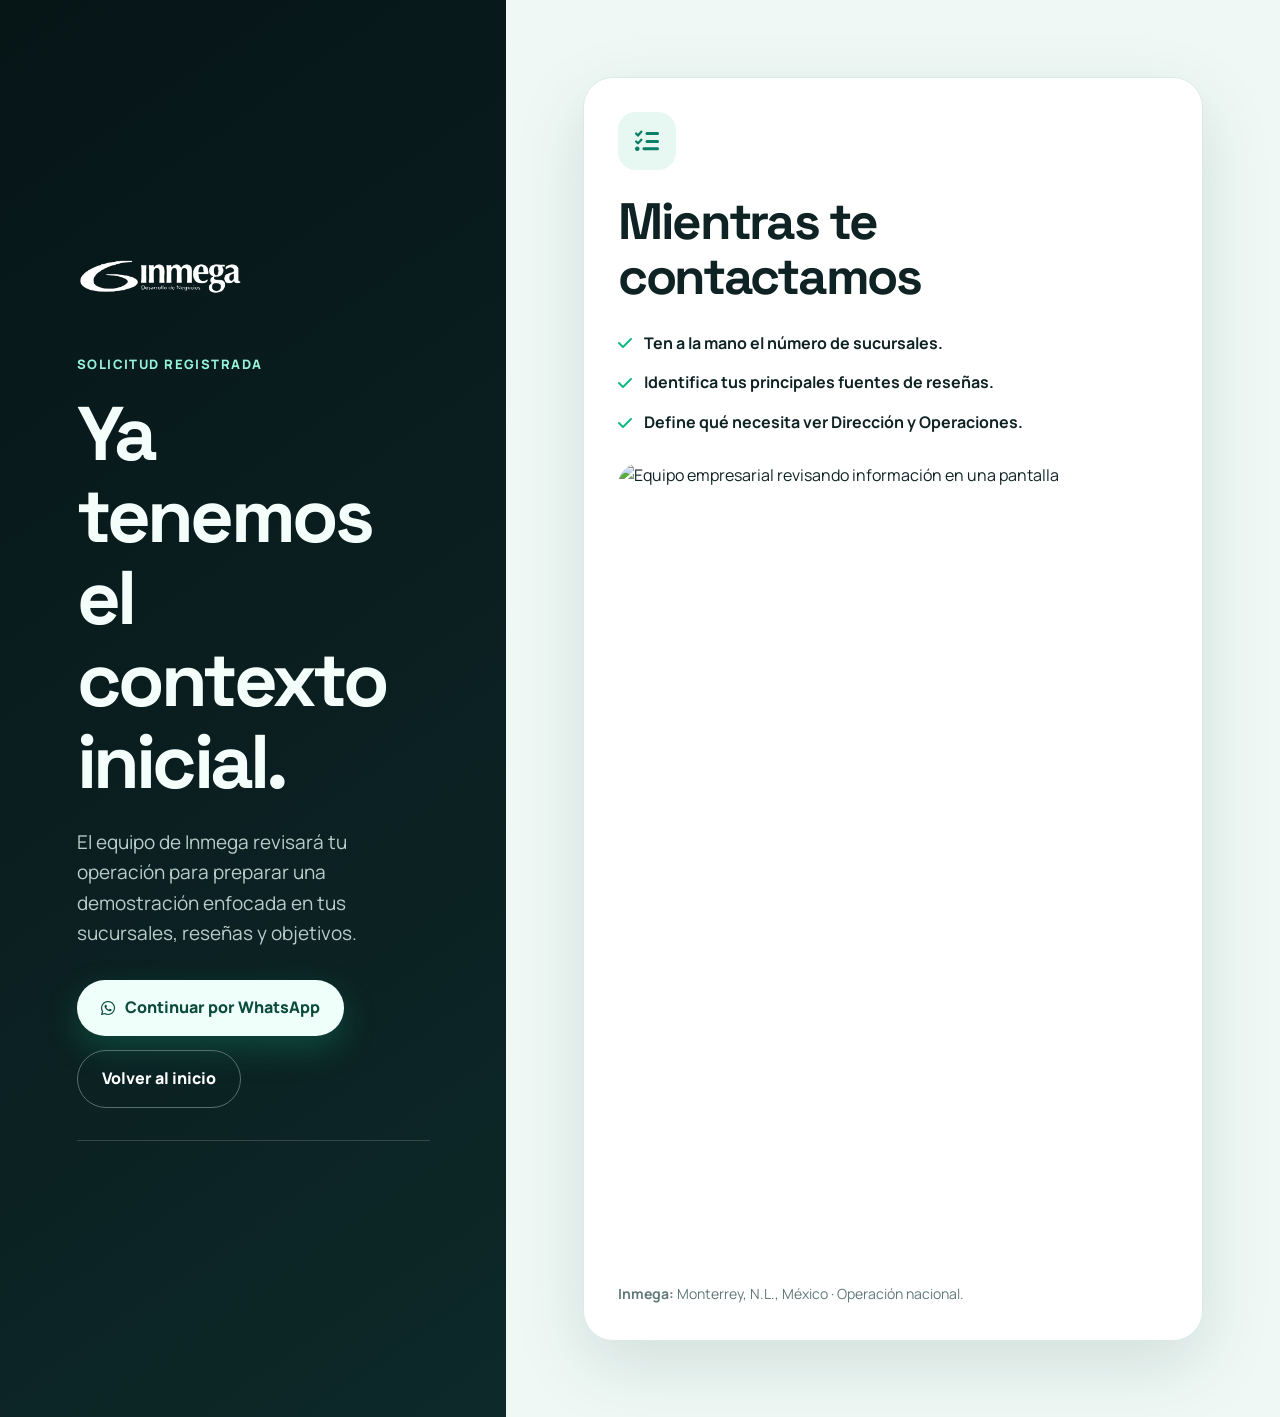
==== gracias.html @ 0b74ef84 "landing-inmega-by-miztli" ====
<!doctype html>
<html lang="es">
<head>
  <meta charset="utf-8">
  <meta name="viewport" content="width=device-width, initial-scale=1">
  <title>Solicitud recibida | Inmega</title>
  <meta name="description" content="Inmega recibió tu solicitud de demostración de PainIndex.">
  <link rel="icon" href="assets/logos/favicon.png">
  <link rel="preconnect" href="https://fonts.googleapis.com">
  <link href="https://fonts.googleapis.com/css2?family=Manrope:wght@400;600;700;800&family=Space+Grotesk:wght@600;700&display=swap" rel="stylesheet">
  <link rel="stylesheet" href="https://cdnjs.cloudflare.com/ajax/libs/font-awesome/6.7.2/css/all.min.css">
  <link rel="stylesheet" href="styles.css">
</head>
<body>
  <main class="thanks-page">
    <section class="dark-section thanks-left">
      <canvas class="particles" aria-hidden="true"></canvas>
      <div class="thanks-content">
        <img src="assets/logos/inmega-logo.png" alt="Inmega" width="183" height="58">
        <span class="eyebrow eyebrow-dark">Solicitud registrada</span>
        <h1>Ya tenemos el contexto inicial.</h1>
        <p>El equipo de Inmega revisará tu operación para preparar una demostración enfocada en tus sucursales, reseñas y objetivos.</p>
        <div class="thanks-actions">
          <a class="button button-light" id="whatsappThanks" target="_blank" rel="noopener"><i class="fa-brands fa-whatsapp" aria-hidden="true"></i> Continuar por WhatsApp</a>
          <a class="button button-ghost thanks-ghost" href="index.html">Volver al inicio</a>
        </div>
        <div class="lead-summary" id="leadSummary" aria-live="polite"></div>
      </div>
    </section>
    <section class="thanks-right">
      <div class="thanks-card floating-card">
        <span class="icon-box"><i class="fa-solid fa-list-check" aria-hidden="true"></i></span>
        <h2>Mientras te contactamos</h2>
        <ul class="check-list">
          <li><i class="fa-solid fa-check" aria-hidden="true"></i> Ten a la mano el número de sucursales.</li>
          <li><i class="fa-solid fa-check" aria-hidden="true"></i> Identifica tus principales fuentes de reseñas.</li>
          <li><i class="fa-solid fa-check" aria-hidden="true"></i> Define qué necesita ver Dirección y Operaciones.</li>
        </ul>
        <img src="https://images.pexels.com/photos/3184291/pexels-photo-3184291.jpeg?auto=compress&cs=tinysrgb&w=1200" alt="Equipo empresarial revisando información en una pantalla" loading="lazy" width="1200" height="800">
        <p><strong>Inmega:</strong> Monterrey, N.L., México · Operación nacional.</p>
      </div>
    </section>
  </main>
  <script>
    (() => {
      let lead = {};
      try { lead = JSON.parse(sessionStorage.getItem('inmegaLead') || '{}'); } catch(e) {}
      const summary = document.getElementById('leadSummary');
      if (lead.nombre) {
        summary.innerHTML = `<strong>${lead.nombre}</strong><span>Sucursales: ${lead.sucursales || ''}</span><span>Reseñas por sucursal: ${lead.reviews || ''}</span><span>Objetivo: ${lead.objetivo || ''}</span>`;
      }
      const msg = `Hola, acabo de solicitar una demostración de PainIndex.%0A%0ANombre: ${encodeURIComponent(lead.nombre || '')}%0ASucursales: ${encodeURIComponent(lead.sucursales || '')}%0AReseñas por sucursal: ${encodeURIComponent(lead.reviews || '')}%0AObjetivo: ${encodeURIComponent(lead.objetivo || '')}`;
      document.getElementById('whatsappThanks').href = `https://wa.me/525569789772?text=${msg}`;
    })();
  </script>
</body>
</html>
---- styles.css ----
:root{
  --mint:#8fd3c2;--green:#12b886;--green-dark:#08785e;--ink:#102324;--ink-2:#173638;
  --night:#061516;--night-2:#0d282a;--paper:#f6fbf9;--white:#fff;--muted:#617878;
  --line:#dceae6;--danger:#c64b55;--shadow:0 24px 70px rgba(12,58,53,.13);
  --radius:26px;--font-body:"Manrope",sans-serif;--font-display:"Space Grotesk",sans-serif;
}
*{box-sizing:border-box}
html{scroll-behavior:smooth}
body{margin:0;font-family:var(--font-body);color:var(--ink);background:var(--paper);line-height:1.6;overflow-x:hidden}
body.menu-open{overflow:hidden}
img{display:block;max-width:100%}
a{color:inherit;text-decoration:none}
button,input,select,textarea{font:inherit}
button,a{ -webkit-tap-highlight-color:transparent}
:focus-visible{outline:3px solid var(--green);outline-offset:4px}
.skip-link{position:fixed;left:16px;top:-80px;background:#fff;color:#111;padding:12px 18px;border-radius:12px;z-index:9999}
.skip-link:focus{top:16px}
.container{width:min(1180px,calc(100% - 36px));margin-inline:auto;position:relative;z-index:2}
.light-section{background:var(--paper);color:var(--ink)}
.dark-section{background:linear-gradient(145deg,var(--night),#0b2022 58%,#0d2929);color:#f4fffb;position:relative;overflow:hidden}
.dark-section::before{content:"";position:absolute;inset:auto -20% -45% 45%;height:560px;background:radial-gradient(circle,rgba(18,184,134,.18),transparent 68%);pointer-events:none}
.particles{position:absolute;inset:0;width:100%;height:100%;opacity:.9;pointer-events:none;z-index:0}
.site-header{position:fixed;inset:0 0 auto;z-index:100;background:rgba(246,251,249,.78);backdrop-filter:blur(15px);border-bottom:1px solid transparent;transition:.3s ease}
.site-header.scrolled{background:rgba(246,251,249,.94);box-shadow:0 12px 35px rgba(10,47,43,.09);border-color:rgba(24,104,85,.12)}
.nav-wrap{min-height:84px;display:flex;align-items:center;justify-content:space-between;gap:22px}
.brand img{height:46px;width:auto;flex-shrink:0}
.desktop-nav{display:flex;gap:30px;align-items:center}
.desktop-nav a{font-weight:700;font-size:14px;color:#274344}
.desktop-nav a:hover{color:var(--green-dark)}
.nav-actions{display:flex;align-items:center;gap:12px}
.theme-toggle,.menu-toggle{width:46px;height:46px;border:1px solid var(--line);background:#fff;border-radius:50%;display:grid;place-items:center;color:var(--ink);cursor:pointer}
.menu-toggle{display:none;gap:4px}
.menu-toggle span{display:block;width:20px;height:2px;background:currentColor;transition:.25s}
.mobile-menu{display:none}
.button{display:inline-flex;align-items:center;justify-content:center;gap:10px;border:0;border-radius:999px;background:linear-gradient(135deg,var(--green),#0b8f70);color:white;font-weight:800;padding:15px 24px;box-shadow:0 13px 32px rgba(18,184,134,.25);transition:transform .25s,box-shadow .25s,filter .25s;cursor:pointer}
.button:hover{transform:translateY(-3px);box-shadow:0 18px 35px rgba(18,184,134,.34);filter:saturate(1.1)}
.button-small{padding:11px 19px;font-size:14px}
.button-ghost{background:transparent;color:var(--ink);border:1px solid #b9d3cd;box-shadow:none}
.button-light{background:#effff9;color:#0c4b3c}
.eyebrow{display:inline-flex;align-items:center;gap:9px;font-size:13px;text-transform:uppercase;letter-spacing:.11em;font-weight:800;color:var(--green-dark);margin-bottom:18px}
.eyebrow-dark{color:#95f3d8}
h1,h2,h3{font-family:var(--font-display);line-height:1.08;margin:0}
h1{font-size:clamp(43px,6.1vw,76px);letter-spacing:-.05em;max-width:830px}
h2{font-size:clamp(34px,4.5vw,58px);letter-spacing:-.045em}
h3{font-size:clamp(20px,2vw,27px);letter-spacing:-.025em}
p{margin:0;color:var(--muted)}
.dark-section p{color:#b7cfca}
.hero{position:relative;min-height:840px;display:flex;align-items:center;padding:150px 0 90px;overflow:hidden}
.hero-grid{display:grid;grid-template-columns:1.02fr .98fr;align-items:center;gap:56px}
.hero-copy{position:relative;z-index:3}
.hero-sub{font-size:clamp(18px,2vw,22px);max-width:680px;margin:26px 0 28px}
.hero-actions{display:flex;gap:14px;flex-wrap:wrap}
.proof-line{margin-top:24px;font-weight:700;color:#355453;display:flex;align-items:center;gap:9px}
.proof-line i{color:var(--green)}
.dashboard-shell{border-radius:32px;padding:13px;background:linear-gradient(145deg,#daf3eb,#fff);box-shadow:var(--shadow);position:relative;z-index:3}
.dashboard-svg{width:100%;height:auto;display:block;border-radius:24px}
.hero-orb{position:absolute;border-radius:50%;filter:blur(2px);pointer-events:none}
.hero-orb-one{width:430px;height:430px;right:-120px;top:110px;background:radial-gradient(circle,rgba(18,184,134,.18),transparent 70%)}
.hero-orb-two{width:280px;height:280px;left:-90px;bottom:10px;background:radial-gradient(circle,rgba(143,211,194,.28),transparent 70%)}
.metric{animation:dashIn .8s both}
.metric-b{animation-delay:.18s}.metric-c{animation-delay:.36s}
.draw-line,.chart-path{stroke-dasharray:650;stroke-dashoffset:650;animation:draw 2.7s ease forwards .5s}
.ring-animate{animation:ring 2.2s ease both .9s}
.bar{transform-origin:left;animation:barGrow 1.5s ease both}
.bar-1{animation-delay:1s}.bar-2{animation-delay:1.2s}.bar-3{animation-delay:1.4s}
.pulse-dot{animation:pulse 1.8s infinite}
.sector-strip{border-top:1px solid var(--line);border-bottom:1px solid var(--line)}
.sector-row{min-height:92px;display:flex;align-items:center;justify-content:space-between;gap:20px;flex-wrap:wrap;color:#496463}
.sector-row strong{display:flex;align-items:center;gap:8px;color:var(--ink)}
.value-section{padding:120px 0 100px}
.section-heading{max-width:760px;margin-bottom:52px}
.section-heading.centered{text-align:center;margin-inline:auto}
.section-heading p{font-size:18px;margin-top:18px}
.value-map{height:700px;position:relative;max-width:1100px;margin:auto}
.value-svg{position:absolute;inset:0;width:100%;height:100%}
.fa-wrap{width:32px;height:32px;display:grid;place-items:center;color:#0c7a60;font-size:28px}
.value-icon{animation:floatIcon 4s ease-in-out infinite}
.value-icon:nth-of-type(2){animation-delay:-1s}.value-icon:nth-of-type(3){animation-delay:-2s}.value-icon:nth-of-type(4){animation-delay:-3s}
.core-node{animation:corePulse 3.4s ease-in-out infinite;transform-origin:550px 350px}
.orbit-a{animation:spin 28s linear infinite;transform-origin:550px 350px}
.orbit-b{animation:spinReverse 20s linear infinite;transform-origin:550px 350px}
.value-copy{position:absolute;width:265px;padding:20px 22px;border:1px solid rgba(137,237,208,.18);background:rgba(8,35,36,.62);backdrop-filter:blur(12px);border-radius:20px}
.value-copy h3{font-size:20px;margin:8px 0}
.value-copy p{font-size:14px}
.value-copy .number{font-family:var(--font-display);color:#8beed2;font-weight:700}
.value-top-left{left:0;top:68px}.value-top-right{right:0;top:68px}.value-bottom-left{left:0;bottom:62px}.value-bottom-right{right:0;bottom:62px}
.capabilities,.process,.about,.faq-section{padding:110px 0}
.card-grid{display:grid;grid-template-columns:repeat(3,1fr);gap:22px}
.feature-card,.step-card{background:#fff;border:1px solid var(--line);border-radius:var(--radius);padding:30px;box-shadow:0 14px 40px rgba(18,72,65,.07)}
.icon-box{width:58px;height:58px;border-radius:18px;background:#e7f8f2;color:#098064;display:grid;place-items:center;font-size:24px;margin-bottom:24px}
.feature-card h3{margin-bottom:13px}
.process{background:#edf8f4}
.process-grid{display:grid;grid-template-columns:.8fr 1.2fr;gap:70px;align-items:start}
.process-copy{position:sticky;top:130px}
.process-copy p{font-size:18px;margin:22px 0 28px}
.steps{display:grid;grid-template-columns:1fr 1fr;gap:20px}
.step-card{position:relative;min-height:235px}
.step-card>span{font-family:var(--font-display);font-size:14px;color:var(--green-dark);font-weight:700}
.step-card>i{position:absolute;right:24px;top:25px;font-size:26px;color:var(--green)}
.step-card h3{margin:34px 0 12px}
.plan-section{padding:110px 0}
.plan-grid,.about-grid,.demo-grid{display:grid;grid-template-columns:1fr 1fr;gap:70px;align-items:center}
.plan-copy p,.about-copy p,.demo-copy p{font-size:18px;margin:22px 0}
.plan-points,.demo-benefits{display:grid;gap:15px;margin:30px 0}
.plan-points span,.demo-benefits span{display:flex;gap:12px;align-items:center}
.plan-points i,.demo-benefits i{color:#89efd1}
.plan-visual,.about-image{position:relative;overflow:hidden;border-radius:30px}
.plan-visual img,.about-image img{width:100%;aspect-ratio:4/3;object-fit:cover}
.photo-badge{position:absolute;left:18px;bottom:18px;background:rgba(6,21,22,.82);color:#fff;padding:12px 16px;border-radius:999px;backdrop-filter:blur(10px);font-weight:700}
.check-list{list-style:none;padding:0;margin:26px 0;display:grid;gap:14px}
.check-list li{display:flex;align-items:center;gap:12px;font-weight:700}
.check-list i{color:var(--green)}
.faq-grid{display:grid;grid-template-columns:.75fr 1.25fr;gap:70px}
.accordion{display:grid;gap:14px}
.faq-item{background:#fff;border:1px solid var(--line);border-radius:20px;overflow:hidden}
.faq-item button{width:100%;padding:22px 24px;background:none;border:0;display:flex;justify-content:space-between;gap:20px;text-align:left;font-weight:800;color:var(--ink);cursor:pointer}
.faq-item button i{transition:transform .25s;color:var(--green-dark)}
.faq-item.is-open button i{transform:rotate(45deg)}
.faq-answer{padding:0 24px 23px}
.demo-section{padding:120px 0}
.contact-note a{color:#98efd6;text-decoration:underline}
.lead-form{background:#f8fffc;color:var(--ink);padding:34px;border-radius:30px;box-shadow:0 30px 80px rgba(0,0,0,.25)}
.form-head{margin-bottom:18px}.form-head p{color:var(--muted);margin-top:6px}
.form-grid{display:grid;grid-template-columns:1fr 1fr;column-gap:14px;row-gap:12px}
.field{display:grid;gap:5px;min-width:0}.field.full{grid-column:1/-1}
.field label{font-size:14px;font-weight:800;color:#244545}
.field input,.field select,.field textarea{width:100%;border:1px solid #c9ddd7;background:#fff;color:var(--ink);border-radius:13px;padding:12px 14px;transition:.2s}
.field input:focus,.field select:focus,.field textarea:focus{border-color:var(--green);box-shadow:0 0 0 4px rgba(18,184,134,.12);outline:0}
.field.has-error input,.field.has-error select,.field.has-error textarea{border-color:var(--danger)}
.error{display:none;color:var(--danger);font-size:12px;line-height:1.35}.field.has-error .error{display:block}
.consent label{font-weight:600;display:flex;align-items:flex-start;gap:10px}
.consent input{width:18px;height:18px;margin-top:3px}
.submit-button{width:100%;margin-top:4px}
.form-trust{font-size:12px!important;text-align:center;color:#6e8380!important;margin:14px 0 0!important}
.whatsapp-float{position:fixed;right:20px;bottom:20px;width:58px;height:58px;border-radius:50%;background:#25d366;color:#fff;display:grid;place-items:center;font-size:29px;z-index:90;box-shadow:0 18px 40px rgba(10,85,55,.3);animation:pulseSoft 2.3s infinite}
.site-footer{background:#031011;color:#d9ebe6;padding:74px 0 22px}
.footer-grid{display:grid;grid-template-columns:1.4fr .7fr .9fr .9fr;gap:38px}
.footer-grid>div{display:flex;flex-direction:column;gap:10px}
.footer-grid img{height:42px;width:auto;filter:brightness(0) invert(1);align-self:flex-start}
.footer-grid p,.footer-grid span,.footer-grid a{color:#98afaa;font-size:14px}
.footer-grid h3{font-size:15px;margin-bottom:8px;color:#fff}
.footer-bottom{margin-top:54px;border-top:1px solid #1d3435;padding-top:20px;display:flex;justify-content:space-between;color:#79918c;font-size:13px}
.floating-card{animation:floatCard 6s ease-in-out infinite;will-change:transform}
.floating-card:nth-child(2n){animation-delay:-1.8s}.floating-card:nth-child(3n){animation-delay:-3.6s}
.reveal{opacity:0;transform:translateY(28px);transition:opacity .75s ease,transform .75s ease}
.reveal.visible{opacity:1;transform:none}
body.theme-night .light-section{background:#0b1f20;color:#f2fffb}
body.theme-night .light-section p{color:#abc4be}
body.theme-night .site-header{background:rgba(8,29,30,.9)}
body.theme-night .desktop-nav a,body.theme-night .theme-toggle,body.theme-night .button-ghost{color:#effff9}
body.theme-night .theme-toggle{background:#102c2f;border-color:#2a4b4e}
body.theme-night .feature-card,body.theme-night .step-card,body.theme-night .faq-item{background:#102b2d;border-color:#29494a;color:#effff9}
body.theme-night .faq-item button{color:#effff9}
body.theme-night .process{background:#0d2526}
body.theme-night .sector-strip{border-color:#254345}
body.theme-night .sector-row strong{color:#effff9}
body.theme-night .button-ghost{border-color:#34585a}
@keyframes dashIn{from{opacity:0;transform:translateY(18px)}to{opacity:1;transform:none}}
@keyframes draw{to{stroke-dashoffset:0}}
@keyframes ring{from{stroke-dasharray:0 164}to{stroke-dasharray:120 44}}
@keyframes barGrow{from{transform:scaleX(0)}to{transform:scaleX(1)}}
@keyframes pulse{50%{opacity:.35;transform:scale(1.3);transform-origin:center}}
@keyframes floatCard{0%,100%{transform:translateY(0)}50%{transform:translateY(-8px)}}
@keyframes floatIcon{0%,100%{transform:translate(var(--x,0),var(--y,0)) translateY(0)}50%{transform:translate(var(--x,0),var(--y,0)) translateY(-9px)}}
@keyframes corePulse{50%{transform:scale(1.04)}}
@keyframes spin{to{transform:rotate(360deg)}}
@keyframes spinReverse{to{transform:rotate(-360deg)}}
@keyframes pulseSoft{50%{box-shadow:0 0 0 13px rgba(37,211,102,0),0 18px 40px rgba(10,85,55,.3)}}
@media (max-width:980px){
  .desktop-nav,.nav-actions>.button-small{display:none}.menu-toggle{display:grid}
  .mobile-menu{position:fixed;inset:84px 0 auto;background:rgba(246,251,249,.98);padding:24px 22px;display:grid;gap:15px;transform:translateY(-130%);transition:.3s;box-shadow:0 24px 40px rgba(0,0,0,.12)}
  .mobile-menu.open{transform:none}.mobile-menu a:not(.button){padding:12px 4px;font-weight:800}
  .hero-grid,.plan-grid,.about-grid,.demo-grid,.process-grid,.faq-grid{grid-template-columns:1fr}
  .hero{padding-top:130px}.dashboard-shell{max-width:760px;margin:auto}
  .process-copy{position:static}.card-grid{grid-template-columns:1fr 1fr}
  .value-map{height:auto;padding-top:430px;display:grid;grid-template-columns:1fr 1fr;gap:18px}
  .value-svg{height:430px}.value-copy{position:static;width:auto}
  .footer-grid{grid-template-columns:1fr 1fr}
}
@media (max-width:680px){
  .container{width:min(100% - 26px,1180px)}
  .nav-wrap{min-height:74px}.mobile-menu{inset:74px 0 auto}
  .brand img{height:39px}
  .hero{min-height:auto;padding:118px 0 65px}.hero-grid{gap:40px}
  .hero-actions{flex-direction:column}.hero-actions .button{width:100%}
  .sector-row{justify-content:flex-start;padding:20px 0}
  .sector-row span{width:100%}
  .value-section,.capabilities,.process,.about,.faq-section,.plan-section,.demo-section{padding:82px 0}
  .value-map{padding-top:335px;grid-template-columns:1fr}
  .value-svg{height:335px;top:0}
  .value-copy{text-align:left}
  .card-grid,.steps,.form-grid{grid-template-columns:1fr}
  .field.full{grid-column:auto}
  .feature-card,.step-card{padding:24px}
  .lead-form{padding:22px 18px}
  .footer-grid{grid-template-columns:1fr}.footer-bottom{flex-direction:column;gap:10px}
  .whatsapp-float{right:14px;bottom:14px}
}

@media (max-width:420px){
  h1{font-size:clamp(38px,11.5vw,48px)}
  h2{font-size:clamp(31px,9vw,40px)}
  .button{padding-inline:19px}
  .value-copy,.feature-card,.step-card,.lead-form,.faq-item{min-width:0}
  .field input,.field select,.field textarea{font-size:16px}
  .consent label{font-size:13px;line-height:1.45}
}
@media (prefers-reduced-motion:reduce){
  *,*::before,*::after{animation:none!important;scroll-behavior:auto!important;transition:none!important}
  .reveal{opacity:1;transform:none}.particles{display:none}
}

.thanks-page{min-height:100vh;display:grid;grid-template-columns:1fr 1fr}
.thanks-left,.thanks-right{min-height:100vh;display:flex;align-items:center;padding:clamp(34px,6vw,90px)}
.thanks-content{position:relative;z-index:2;max-width:630px}
.thanks-content>img{height:48px;width:auto;filter:brightness(0) invert(1);margin-bottom:50px}
.thanks-content h1{font-size:clamp(46px,6vw,76px);margin-bottom:24px}
.thanks-content>p{font-size:19px;max-width:590px}
.thanks-actions{display:flex;gap:14px;flex-wrap:wrap;margin:32px 0}
.thanks-ghost{color:#fff;border-color:#56706e}
.lead-summary{display:grid;gap:4px;border-top:1px solid rgba(255,255,255,.16);padding-top:24px;color:#b7cfca}
.lead-summary strong{color:#fff;font-size:18px}
.thanks-right{background:#eff8f5}
.thanks-card{background:#fff;border:1px solid var(--line);border-radius:30px;padding:34px;box-shadow:var(--shadow);max-width:620px;margin:auto}
.thanks-card h2{font-size:clamp(34px,4vw,52px)}
.thanks-card img{border-radius:22px;aspect-ratio:16/10;object-fit:cover;margin:28px 0 20px}
.thanks-card>p{font-size:14px}
@media(max-width:880px){.thanks-page{grid-template-columns:1fr}.thanks-left,.thanks-right{min-height:auto;padding:80px 24px}.thanks-content>img{margin-bottom:35px}}


/* Logos adaptables por modo */
.brand{
  display:inline-flex;
  align-items:center;
  justify-content:flex-start;
  width:219px;
  height:64px;
  overflow:hidden;
  flex-shrink:0;
}
.brand-logo{
  display:block;
  width:100%;
  height:100%;
  object-fit:contain;
  object-position:left center;
  flex-shrink:0;
  align-self:center;
}
.brand-logo-light{display:block}
.brand-logo-dark{display:none}
body.theme-night .brand-logo-light{display:none}
body.theme-night .brand-logo-dark{display:block}

/* Isotipo real dentro del diagrama */
.core-node image{pointer-events:none}

/* Placeholders legibles */
.field input::placeholder,
.field textarea::placeholder{
  color:#829895;
  opacity:1;
}

@media (max-width:680px){
  .brand{
    width:193px;
    height:55px;
  }
  .brand .brand-logo{height:39px}
}


/* Ajuste final de identidad en navbar */
.nav-wrap{
  min-height:84px;
}
@media (max-width:680px){
  .nav-wrap{
    min-height:74px;
  }
}
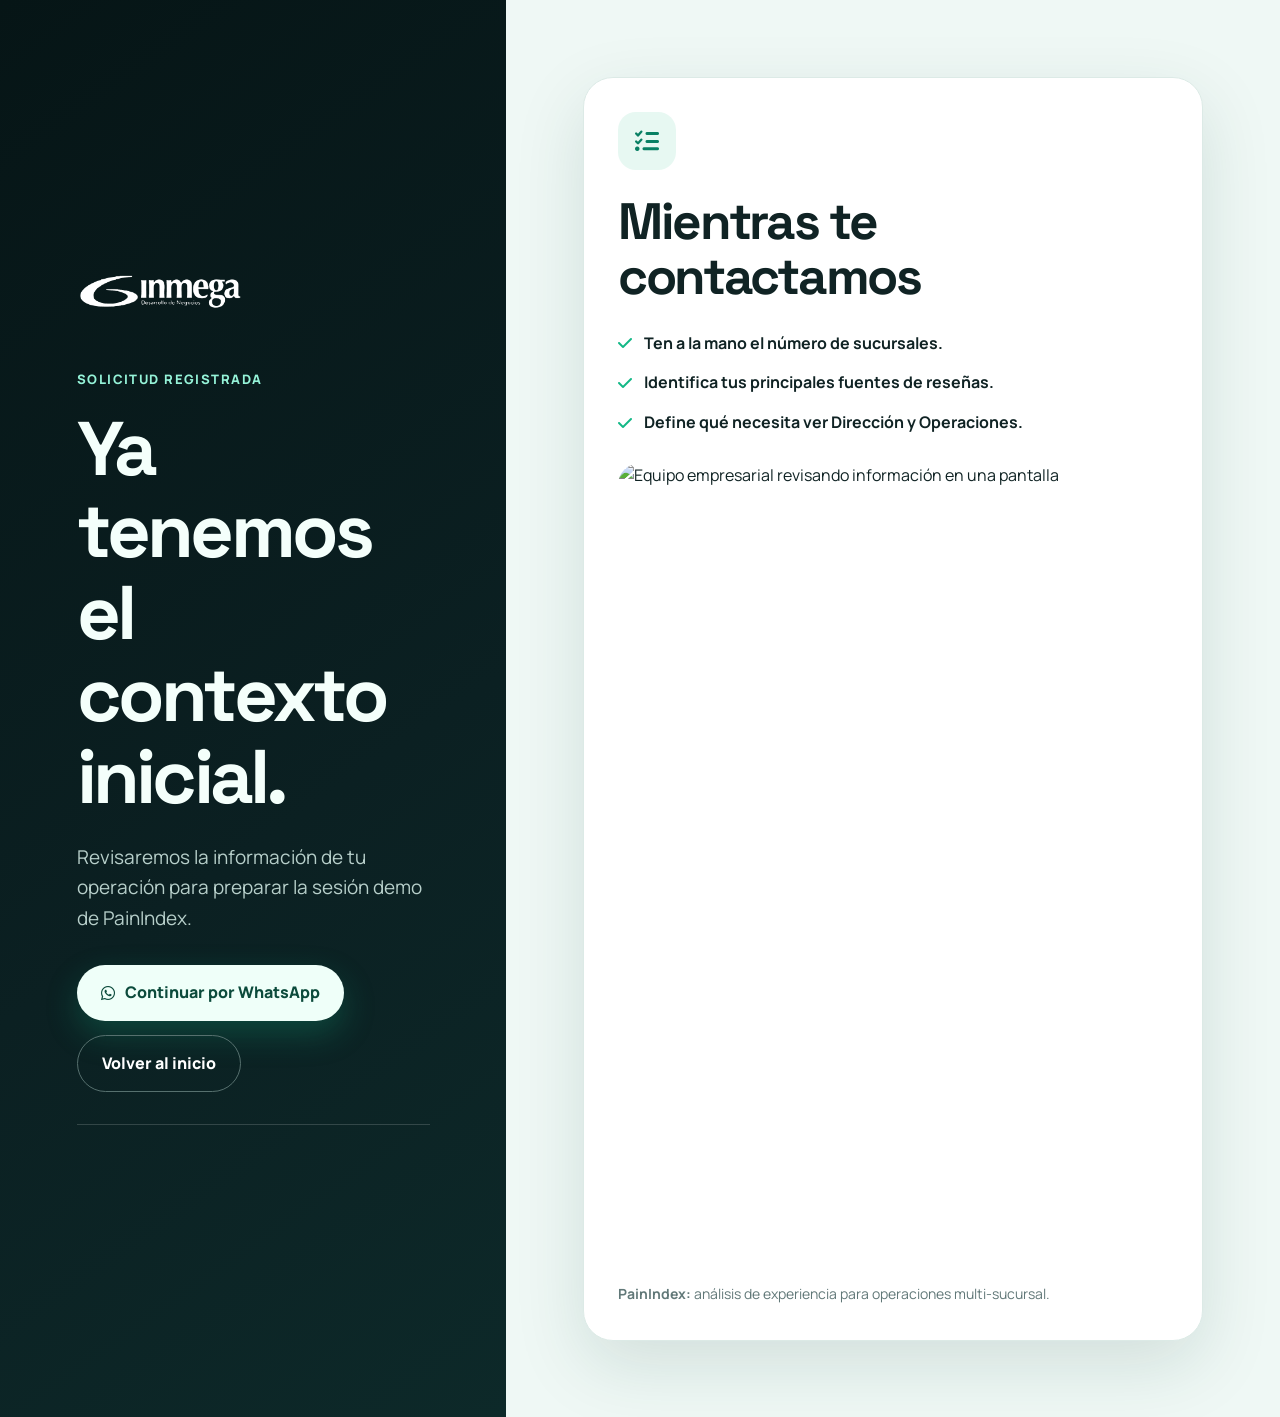
==== commit b96dfa72: "cambios" ====
--- a/gracias.html
+++ b/gracias.html
@@ -3,8 +3,8 @@
 <head>
   <meta charset="utf-8">
   <meta name="viewport" content="width=device-width, initial-scale=1">
-  <title>Solicitud recibida | Inmega</title>
-  <meta name="description" content="Inmega recibió tu solicitud de demostración de PainIndex.">
+  <title>Solicitud recibida | PainIndex</title>
+  <meta name="description" content="PainIndex recibió tu solicitud de demo.">
   <link rel="icon" href="assets/logos/favicon.png">
   <link rel="preconnect" href="https://fonts.googleapis.com">
   <link href="https://fonts.googleapis.com/css2?family=Manrope:wght@400;600;700;800&family=Space+Grotesk:wght@600;700&display=swap" rel="stylesheet">
@@ -19,7 +19,7 @@
         <img src="assets/logos/inmega-logo.png" alt="Inmega" width="183" height="58">
         <span class="eyebrow eyebrow-dark">Solicitud registrada</span>
         <h1>Ya tenemos el contexto inicial.</h1>
-        <p>El equipo de Inmega revisará tu operación para preparar una demostración enfocada en tus sucursales, reseñas y objetivos.</p>
+        <p>Revisaremos la información de tu operación para preparar la sesión demo de PainIndex.</p>
         <div class="thanks-actions">
           <a class="button button-light" id="whatsappThanks" target="_blank" rel="noopener"><i class="fa-brands fa-whatsapp" aria-hidden="true"></i> Continuar por WhatsApp</a>
           <a class="button button-ghost thanks-ghost" href="index.html">Volver al inicio</a>
@@ -37,19 +37,19 @@
           <li><i class="fa-solid fa-check" aria-hidden="true"></i> Define qué necesita ver Dirección y Operaciones.</li>
         </ul>
         <img src="https://images.pexels.com/photos/3184291/pexels-photo-3184291.jpeg?auto=compress&cs=tinysrgb&w=1200" alt="Equipo empresarial revisando información en una pantalla" loading="lazy" width="1200" height="800">
-        <p><strong>Inmega:</strong> Monterrey, N.L., México · Operación nacional.</p>
+        <p><strong>PainIndex:</strong> análisis de experiencia para operaciones multi-sucursal.</p>
       </div>
     </section>
   </main>
   <script>
     (() => {
       let lead = {};
-      try { lead = JSON.parse(sessionStorage.getItem('inmegaLead') || '{}'); } catch(e) {}
+      try { lead = JSON.parse(sessionStorage.getItem('painIndexLead') || '{}'); } catch(e) {}
       const summary = document.getElementById('leadSummary');
       if (lead.nombre) {
-        summary.innerHTML = `<strong>${lead.nombre}</strong><span>Sucursales: ${lead.sucursales || ''}</span><span>Reseñas por sucursal: ${lead.reviews || ''}</span><span>Objetivo: ${lead.objetivo || ''}</span>`;
+        summary.innerHTML = `<strong>${lead.nombre}</strong><span>Sucursales: ${lead.sucursales || ''}</span>`;
       }
-      const msg = `Hola, acabo de solicitar una demostración de PainIndex.%0A%0ANombre: ${encodeURIComponent(lead.nombre || '')}%0ASucursales: ${encodeURIComponent(lead.sucursales || '')}%0AReseñas por sucursal: ${encodeURIComponent(lead.reviews || '')}%0AObjetivo: ${encodeURIComponent(lead.objetivo || '')}`;
+      const msg = `Hola, acabo de solicitar una demo de PainIndex.%0A%0ANombre: ${encodeURIComponent(lead.nombre || '')}%0ASucursales: ${encodeURIComponent(lead.sucursales || '')}`;
       document.getElementById('whatsappThanks').href = `https://wa.me/525569789772?text=${msg}`;
     })();
   </script>
--- a/styles.css
+++ b/styles.css
@@ -160,7 +160,7 @@
 @keyframes ring{from{stroke-dasharray:0 164}to{stroke-dasharray:120 44}}
 @keyframes barGrow{from{transform:scaleX(0)}to{transform:scaleX(1)}}
 @keyframes pulse{50%{opacity:.35;transform:scale(1.3);transform-origin:center}}
-@keyframes floatCard{0%,100%{transform:translateY(0)}50%{transform:translateY(-8px)}}
+@keyframes floatCard{0%,100%{transform:translateY(0)}50%{transform:translateY(-12px)}}
 @keyframes floatIcon{0%,100%{transform:translate(var(--x,0),var(--y,0)) translateY(0)}50%{transform:translate(var(--x,0),var(--y,0)) translateY(-9px)}}
 @keyframes corePulse{50%{transform:scale(1.04)}}
 @keyframes spin{to{transform:rotate(360deg)}}
@@ -280,3 +280,93 @@
     min-height:74px;
   }
 }
+
+
+/* === Ajustes PainIndex — minuta 4 agosto === */
+.painindex-brand{
+  display:inline-flex;
+  align-items:center;
+  gap:10px;
+  font-family:var(--font-display);
+  font-size:24px;
+  font-weight:800;
+  letter-spacing:-.04em;
+}
+.painindex-brand img{width:38px;height:38px;object-fit:contain}
+.footer-painindex-brand{display:flex;align-items:center;gap:10px}
+.footer-painindex-brand img{width:36px;height:36px;filter:none}
+.footer-painindex-brand strong{font-family:var(--font-display);font-size:24px;color:#fff}
+
+.hero::before{
+  content:"";
+  position:absolute;
+  width:520px;height:520px;
+  left:38%;top:12%;
+  border-radius:50%;
+  background:radial-gradient(circle,rgba(18,184,134,.13),transparent 67%);
+  animation:jovialGlow 7s ease-in-out infinite;
+  pointer-events:none;
+}
+.feature-card,.step-card,.price-card{
+  transition:transform .28s ease,box-shadow .28s ease,border-color .28s ease;
+}
+.feature-card:hover,.step-card:hover,.price-card:hover{
+  transform:translateY(-10px) rotate(-.35deg);
+  border-color:rgba(18,184,134,.45);
+  box-shadow:0 24px 58px rgba(18,72,65,.14);
+}
+.steps.steps-three{grid-template-columns:repeat(3,1fr);align-items:stretch}
+.steps.steps-three .step-card{min-height:260px}
+
+.price-card{
+  min-height:420px;
+  border:1px solid rgba(143,239,209,.24);
+  border-radius:32px;
+  padding:44px;
+  background:
+    radial-gradient(circle at 78% 16%,rgba(143,239,209,.18),transparent 28%),
+    linear-gradient(145deg,#0e292b,#071718);
+  display:flex;
+  flex-direction:column;
+  justify-content:center;
+  box-shadow:0 30px 80px rgba(0,0,0,.24);
+}
+.price-kicker{
+  text-transform:uppercase;
+  letter-spacing:.1em;
+  font-size:12px;
+  font-weight:800;
+  color:#95f3d8;
+}
+.price-card>strong{
+  display:flex;
+  align-items:baseline;
+  gap:8px;
+  font-family:var(--font-display);
+  font-size:clamp(70px,9vw,118px);
+  line-height:1;
+  color:#fff;
+  margin:22px 0 18px;
+  letter-spacing:-.06em;
+}
+.price-card>strong small{font-size:.36em;color:#95f3d8}
+.price-card>strong em{font-style:normal;font-size:.2em;letter-spacing:.06em;color:#9db8b2}
+.price-card p{font-size:17px}
+.price-tags{display:flex;gap:10px;flex-wrap:wrap;margin-top:24px}
+.price-tags span{
+  border:1px solid rgba(143,239,209,.2);
+  background:rgba(255,255,255,.04);
+  padding:8px 11px;
+  border-radius:999px;
+  color:#dffbf2;
+  font-size:12px;
+  font-weight:700;
+}
+@keyframes jovialGlow{
+  0%,100%{transform:translate3d(0,0,0) scale(1);opacity:.65}
+  50%{transform:translate3d(24px,-18px,0) scale(1.08);opacity:1}
+}
+@media (max-width:900px){
+  .steps.steps-three{grid-template-columns:1fr}
+  .price-card{min-height:360px}
+}
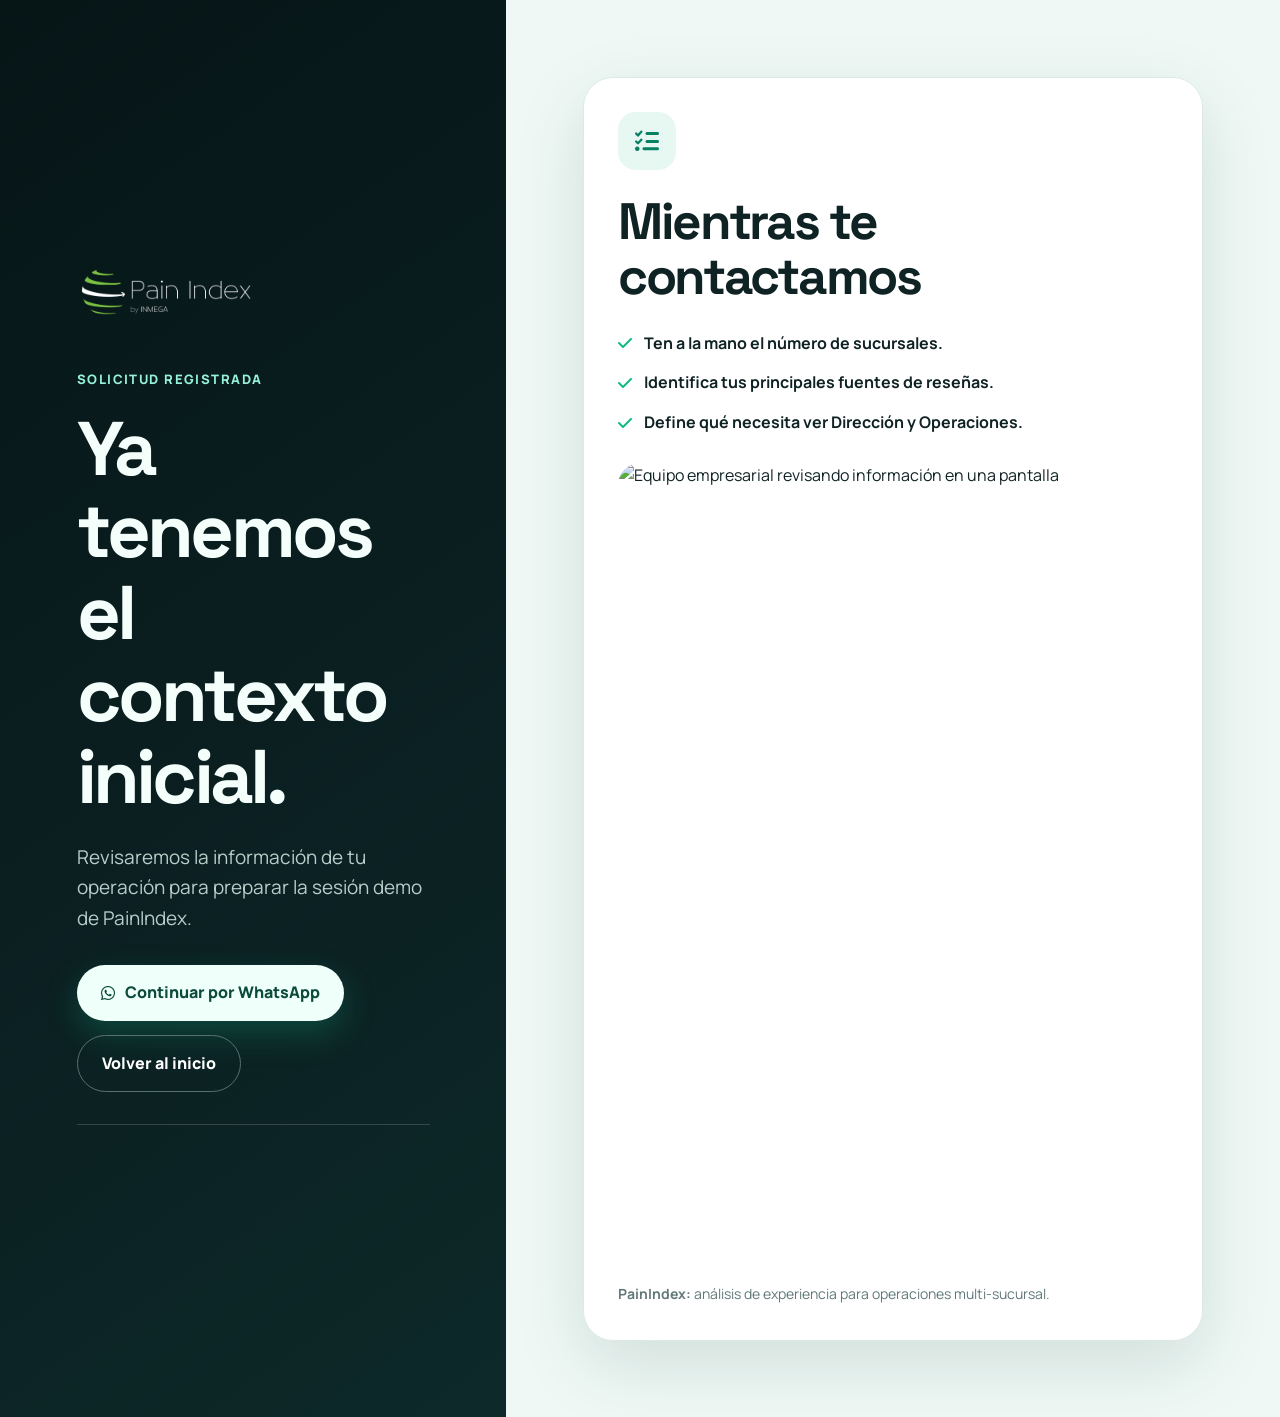
==== commit 673a9ea0: "cambios logo" ====
--- a/gracias.html
+++ b/gracias.html
@@ -5,7 +5,7 @@
   <meta name="viewport" content="width=device-width, initial-scale=1">
   <title>Solicitud recibida | PainIndex</title>
   <meta name="description" content="PainIndex recibió tu solicitud de demo.">
-  <link rel="icon" href="assets/logos/favicon.png">
+  <link rel="icon" type="image/png" href="assets/logos/favicon-painindex.png">
   <link rel="preconnect" href="https://fonts.googleapis.com">
   <link href="https://fonts.googleapis.com/css2?family=Manrope:wght@400;600;700;800&family=Space+Grotesk:wght@600;700&display=swap" rel="stylesheet">
   <link rel="stylesheet" href="https://cdnjs.cloudflare.com/ajax/libs/font-awesome/6.7.2/css/all.min.css">
@@ -16,7 +16,7 @@
     <section class="dark-section thanks-left">
       <canvas class="particles" aria-hidden="true"></canvas>
       <div class="thanks-content">
-        <img src="assets/logos/inmega-logo.png" alt="Inmega" width="183" height="58">
+        <img src="assets/logos/logo-painindex-WH.png" alt="PainIndex by INMEGA" width="1780" height="476">
         <span class="eyebrow eyebrow-dark">Solicitud registrada</span>
         <h1>Ya tenemos el contexto inicial.</h1>
         <p>Revisaremos la información de tu operación para preparar la sesión demo de PainIndex.</p>
--- a/styles.css
+++ b/styles.css
@@ -136,7 +136,7 @@
 .site-footer{background:#031011;color:#d9ebe6;padding:74px 0 22px}
 .footer-grid{display:grid;grid-template-columns:1.4fr .7fr .9fr .9fr;gap:38px}
 .footer-grid>div{display:flex;flex-direction:column;gap:10px}
-.footer-grid img{height:42px;width:auto;filter:brightness(0) invert(1);align-self:flex-start}
+.footer-grid img{height:42px;width:auto;filter:none;align-self:flex-start}
 .footer-grid p,.footer-grid span,.footer-grid a{color:#98afaa;font-size:14px}
 .footer-grid h3{font-size:15px;margin-bottom:8px;color:#fff}
 .footer-bottom{margin-top:54px;border-top:1px solid #1d3435;padding-top:20px;display:flex;justify-content:space-between;color:#79918c;font-size:13px}
@@ -213,7 +213,7 @@
 .thanks-page{min-height:100vh;display:grid;grid-template-columns:1fr 1fr}
 .thanks-left,.thanks-right{min-height:100vh;display:flex;align-items:center;padding:clamp(34px,6vw,90px)}
 .thanks-content{position:relative;z-index:2;max-width:630px}
-.thanks-content>img{height:48px;width:auto;filter:brightness(0) invert(1);margin-bottom:50px}
+.thanks-content>img{height:48px;width:auto;filter:none;margin-bottom:50px}
 .thanks-content h1{font-size:clamp(46px,6vw,76px);margin-bottom:24px}
 .thanks-content>p{font-size:19px;max-width:590px}
 .thanks-actions{display:flex;gap:14px;flex-wrap:wrap;margin:32px 0}
